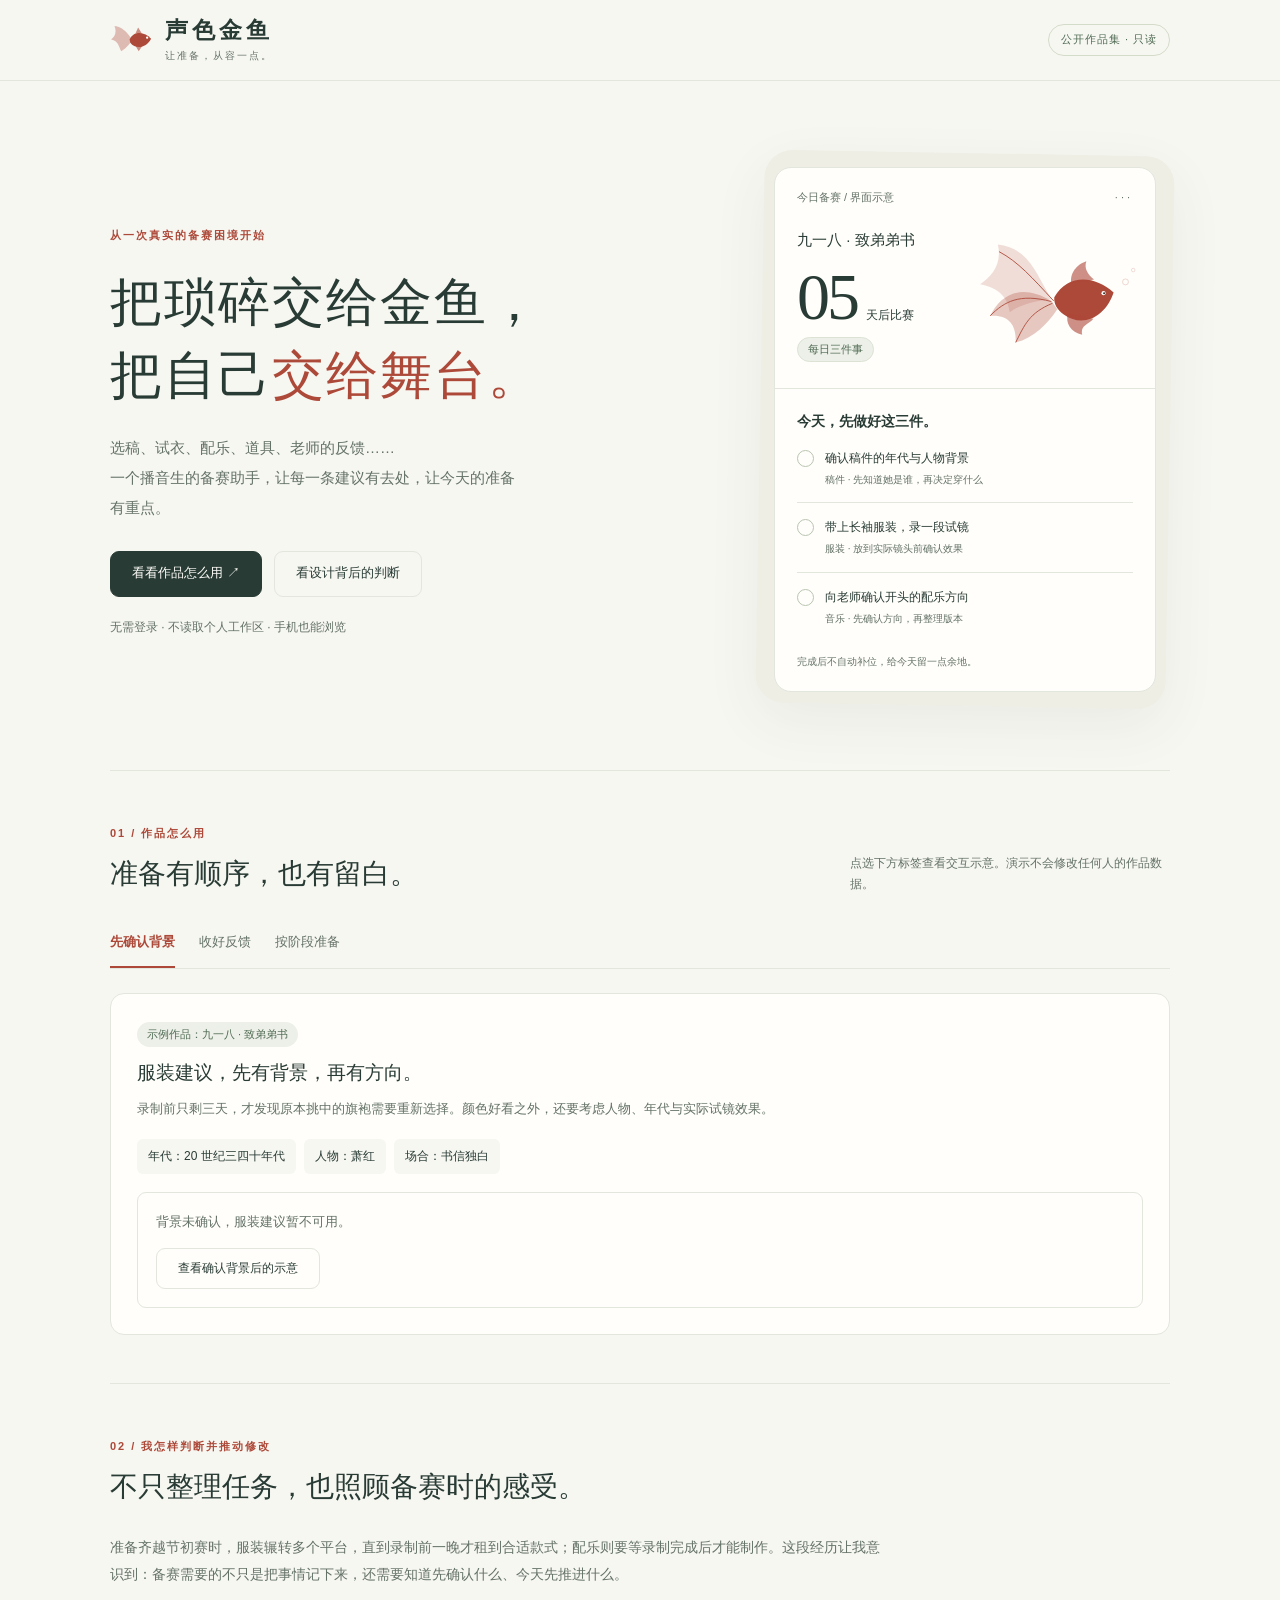
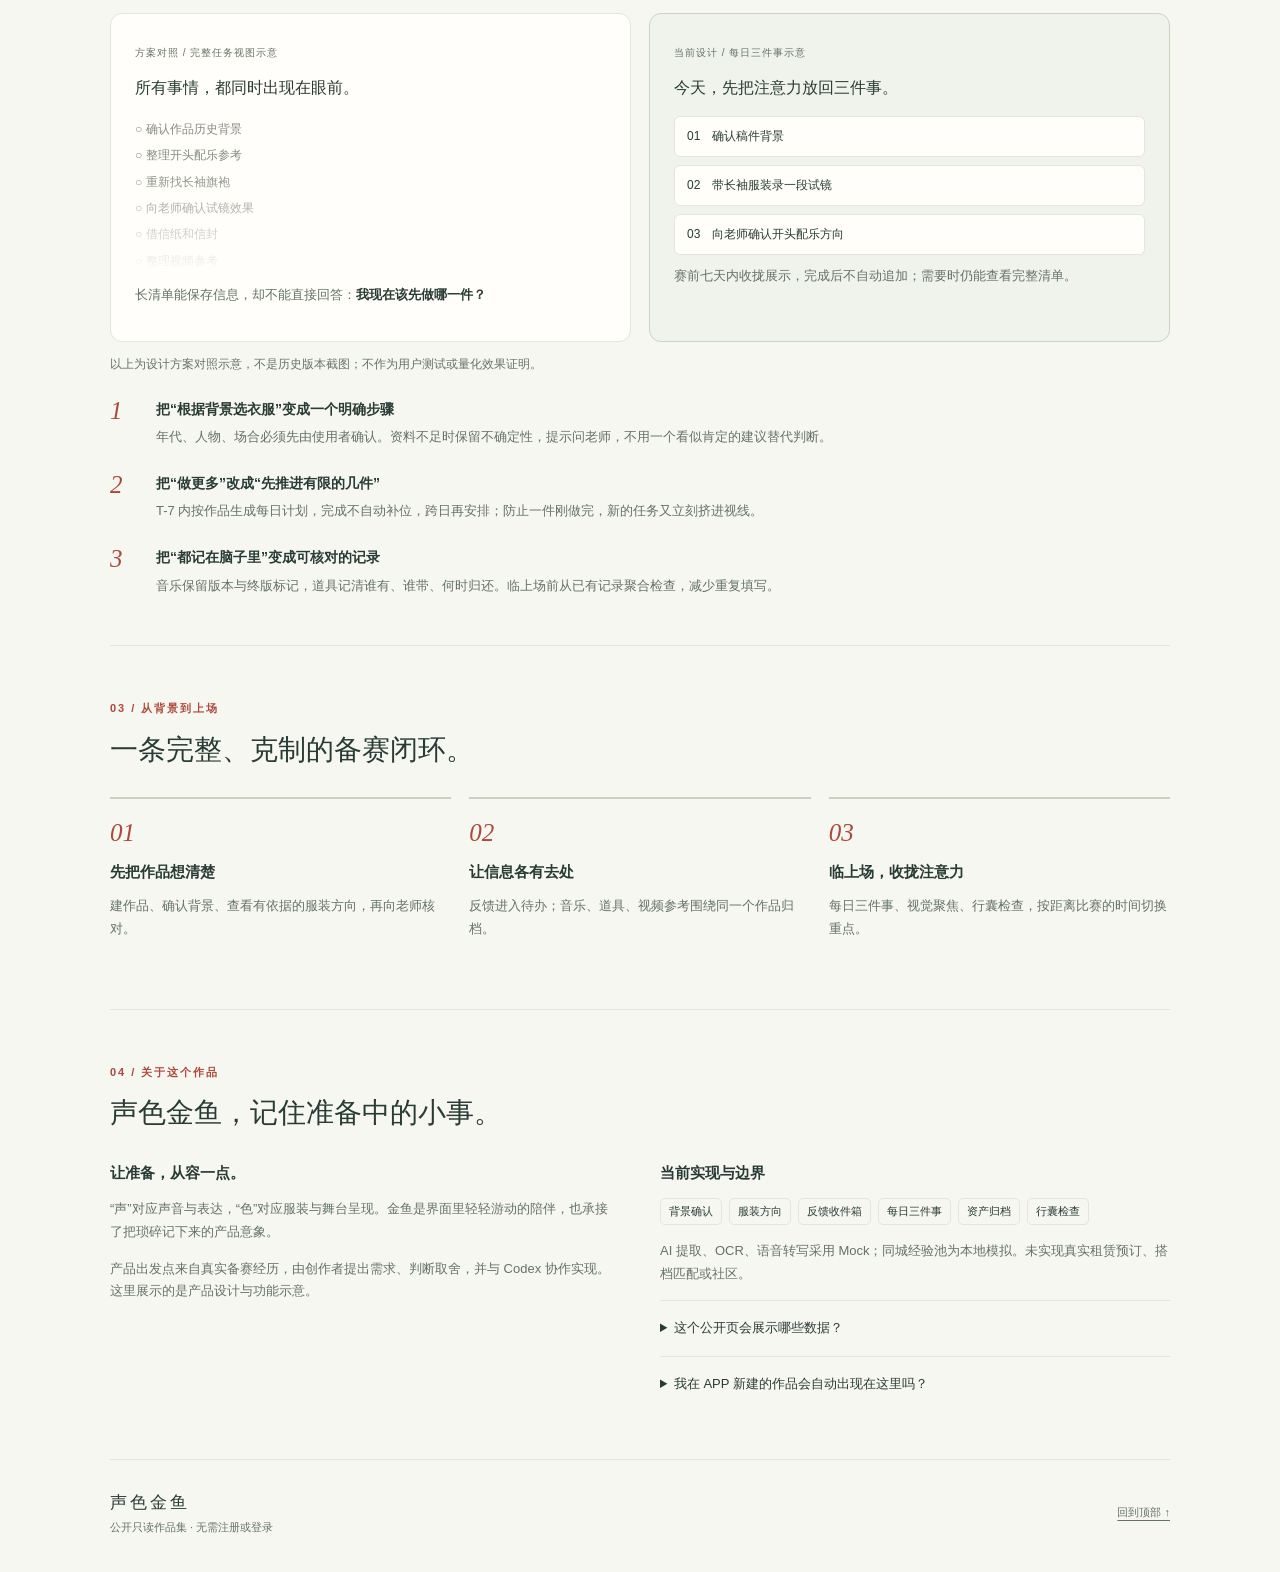
==== index.html @ ed096f68 "Publish a standalone read-only Shengse Jinyu portfolio" ====
<!doctype html>
<html lang="zh-CN">
  <head>
    <meta charset="utf-8" />
    <meta name="viewport" content="width=device-width,initial-scale=1,viewport-fit=cover" />
    <meta name="theme-color" content="#f7f7f2" />
    <meta
      name="description"
      content="声色金鱼，一个从播音生真实备赛经历出发的产品作品。确认背景、收好反馈，每天推进三件事。公开只读展示，无需登录。"
    />
    <meta name="referrer" content="no-referrer" />
    <meta
      http-equiv="Content-Security-Policy"
      content="default-src 'none'; style-src 'unsafe-inline'; script-src 'unsafe-inline'; img-src data:; base-uri 'none'; form-action 'none'; connect-src 'none'"
    />
    <title>声色金鱼 · 让准备，从容一点。</title>
    <style>
      :root {
        --paper: #f7f7f2;
        --card: #fffefa;
        --ink: #293b35;
        --muted: #647267;
        --line: #e2e6dc;
        --red: #ad4939;
        --pale: #f5eae2;
        --green: #506b54;
        --soft: #edf0e8;
      }
      * {
        box-sizing: border-box;
      }
      html {
        scroll-behavior: smooth;
        scroll-padding-top: 96px;
      }
      body {
        margin: 0;
        background: var(--paper);
        color: var(--ink);
        font:
          15px/1.75 -apple-system,
          BlinkMacSystemFont,
          "PingFang SC",
          "Microsoft YaHei",
          sans-serif;
        -webkit-font-smoothing: antialiased;
      }
      button,
      a {
        touch-action: manipulation;
        -webkit-tap-highlight-color: transparent;
      }
      button {
        font: inherit;
        color: inherit;
        cursor: pointer;
      }
      button:focus-visible,
      a:focus-visible,
      summary:focus-visible {
        outline: 2px solid var(--red);
        outline-offset: 5px;
      }
      a {
        color: inherit;
        text-decoration: none;
      }
      h1,
      h2,
      h3,
      p {
        margin: 0;
      }
      button {
        border: 0;
      }
      svg {
        display: block;
      }
      main,
      .bar-inner,
      footer {
        width: min(1060px, 100% - 64px);
        margin: auto;
      }
      .topbar {
        border-bottom: 1px solid var(--line);
        background: rgba(247, 247, 242, 0.96);
        position: sticky;
        top: 0;
        z-index: 5;
      }
      .bar-inner {
        height: 80px;
        display: flex;
        align-items: center;
        justify-content: space-between;
        gap: 16px;
      }
      .brand {
        display: flex;
        align-items: center;
        gap: 10px;
      }
      .brand svg {
        color: var(--red);
        width: 45px;
        height: 45px;
      }
      .brand strong {
        display: block;
        font:
          600 23px/1.4 Georgia,
          "Songti SC",
          "SimSun",
          serif;
        letter-spacing: 4px;
      }
      .brand small {
        display: block;
        font-size: 10px;
        letter-spacing: 2px;
        color: var(--muted);
      }
      .access {
        font-size: 11px;
        letter-spacing: 1px;
        color: var(--green);
        border: 1px solid #d3dbc9;
        border-radius: 20px;
        padding: 5px 12px;
        white-space: nowrap;
      }
      .eyebrow {
        font-size: 11px;
        letter-spacing: 2px;
        font-weight: 600;
        color: var(--red);
      }
      .hero {
        display: grid;
        grid-template-columns: 1fr 410px;
        gap: 72px;
        align-items: center;
        padding: 72px 0 64px;
      }
      .hero h1 {
        font:
          500 clamp(35px, 4.3vw, 52px)/1.4 Georgia,
          "Songti SC",
          "SimSun",
          serif;
        letter-spacing: 2px;
        margin: 20px 0;
      }
      .hero h1 em {
        font-style: normal;
        color: var(--red);
      }
      .intro {
        color: var(--muted);
        max-width: 410px;
        font-size: 15px;
        line-height: 2;
      }
      .hero-actions {
        display: flex;
        gap: 12px;
        flex-wrap: wrap;
        margin: 28px 0 20px;
      }
      .button {
        display: inline-flex;
        justify-content: center;
        align-items: center;
        min-height: 46px;
        padding: 9px 21px;
        border: 1px solid var(--line);
        border-radius: 9px;
        background: transparent;
        font-size: 13px;
      }
      .button.primary {
        background: var(--ink);
        border-color: var(--ink);
        color: #fffefa;
      }
      .quiet {
        font-size: 12px;
        color: var(--muted);
      }
      .demo-shell {
        background: #eeeee5;
        padding: 14px;
        border-radius: 28px;
        box-shadow: 0 18px 55px #293b3510;
        transform: rotate(1deg);
      }
      .demo {
        background: var(--card);
        border: 1px solid var(--line);
        border-radius: 17px;
        overflow: hidden;
        transform: rotate(-1deg);
      }
      .demo-top {
        padding: 20px 22px 0;
        display: flex;
        align-items: center;
        justify-content: space-between;
        font-size: 11px;
        color: var(--muted);
      }
      .dots {
        letter-spacing: 3px;
      }
      .countdown {
        position: relative;
        overflow: hidden;
        padding: 20px 22px 18px;
        border-bottom: 1px solid var(--line);
        min-height: 182px;
      }
      .countdown h2 {
        font-size: 15px;
        font-weight: 500;
        margin: 0 0 3px;
      }
      .days {
        font:
          500 66px/1.2 Georgia,
          serif;
        letter-spacing: -3px;
      }
      .days small {
        font: 400 12px/1.5 sans-serif;
        letter-spacing: 0;
        padding-left: 9px;
      }
      .stage-label {
        display: inline-block;
        background: var(--soft);
        border: 1px solid #dce3d5;
        border-radius: 20px;
        padding: 2px 10px;
        color: var(--green);
        font-size: 11px;
        margin-left: 12px;
        vertical-align: middle;
      }
      .fish {
        position: absolute;
        width: 178px;
        height: 149px;
        right: 4px;
        bottom: 12px;
        color: var(--red);
        animation: swim 7s ease-in-out infinite;
      }
      .fish .tail {
        transform-origin: 140px 125px;
        animation: tail 3s ease-in-out infinite;
      }
      .bubble {
        animation: bubble 4s ease-in-out infinite;
        transform-origin: center;
      }
      .demo-body {
        padding: 20px 22px;
      }
      .demo-body h3 {
        font-size: 14px;
      }
      .task {
        display: flex;
        align-items: flex-start;
        gap: 11px;
        padding: 14px 0;
        border-bottom: 1px solid var(--line);
        font-size: 12px;
      }
      .task:last-of-type {
        border-bottom: 0;
      }
      .task i {
        width: 17px;
        height: 17px;
        border: 1px solid #b9c5b1;
        border-radius: 50%;
        flex-shrink: 0;
        margin-top: 2px;
      }
      .task small {
        display: block;
        font-size: 10px;
        color: var(--muted);
        margin-top: 2px;
      }
      .demo-note {
        font-size: 10px;
        color: var(--muted);
        margin-top: 12px;
      }
      .section {
        border-top: 1px solid var(--line);
        padding: 48px 0;
      }
      .section-heading {
        display: flex;
        align-items: end;
        justify-content: space-between;
        gap: 20px;
        margin-bottom: 26px;
      }
      .section h2 {
        font:
          500 28px/1.5 Georgia,
          "Songti SC",
          "SimSun",
          serif;
        margin-top: 8px;
      }
      .section-heading p {
        font-size: 12px;
        color: var(--muted);
        max-width: 320px;
      }
      .tabs {
        display: flex;
        border-bottom: 1px solid var(--line);
        gap: 24px;
        margin-bottom: 24px;
      }
      .tabs button {
        background: transparent;
        padding: 10px 0 12px;
        font-size: 13px;
        border-bottom: 2px solid transparent;
        color: var(--muted);
      }
      .tabs button[aria-selected="true"] {
        color: var(--red);
        border-color: var(--red);
        font-weight: 600;
      }
      .panel[hidden] {
        display: none;
      }
      .panel {
        background: var(--card);
        border: 1px solid var(--line);
        border-radius: 14px;
        padding: 26px;
      }
      .panel h3 {
        font-size: 19px;
        font-weight: 500;
        margin: 9px 0;
      }
      .panel p {
        color: var(--muted);
        font-size: 13px;
      }
      .pill {
        display: inline-block;
        padding: 3px 10px;
        border-radius: 20px;
        background: var(--soft);
        color: var(--green);
        font-size: 11px;
      }
      .label-row {
        display: flex;
        gap: 8px;
        flex-wrap: wrap;
        margin: 18px 0;
      }
      .label-row span {
        font-size: 12px;
        padding: 7px 11px;
        background: var(--paper);
        border-radius: 6px;
      }
      .background-demo {
        padding: 18px;
        border: 1px solid var(--line);
        border-radius: 9px;
        margin-top: 18px;
      }
      .background-demo .button {
        margin-top: 14px;
        font-size: 12px;
        min-height: 40px;
      }
      .result {
        margin-top: 16px;
        padding: 15px;
        background: var(--soft);
        border-radius: 8px;
      }
      .result[hidden] {
        display: none;
      }
      .result strong {
        font-size: 13px;
        font-weight: 600;
      }
      .result p {
        font-size: 12px;
        margin-top: 6px;
      }
      .split {
        display: grid;
        grid-template-columns: 1fr 1fr;
        gap: 18px;
      }
      .subcard {
        border: 1px solid var(--line);
        border-radius: 10px;
        padding: 20px;
        margin-top: 16px;
      }
      .subcard h4 {
        font-size: 14px;
        margin: 0 0 8px;
      }
      .subcard p {
        font-size: 12px;
      }
      .stage-controls {
        display: flex;
        gap: 8px;
        flex-wrap: wrap;
        margin: 16px 0;
      }
      .stage-controls button {
        font-size: 12px;
        background: var(--paper);
        border: 1px solid var(--line);
        padding: 7px 11px;
        border-radius: 6px;
      }
      .stage-controls button[aria-pressed="true"] {
        color: #fff;
        background: var(--green);
        border-color: var(--green);
      }
      .stage-output {
        border-left: 3px solid var(--red);
        padding: 12px 16px;
        background: var(--pale);
      }
      .stage-output strong {
        font-size: 14px;
      }
      .stage-output p {
        margin-top: 5px;
      }
      .case-intro {
        font-size: 14px;
        line-height: 1.95;
        max-width: 770px;
        color: var(--muted);
        margin-bottom: 24px;
      }
      .case-grid {
        display: grid;
        grid-template-columns: 1fr 1fr;
        gap: 18px;
      }
      .case {
        border: 1px solid var(--line);
        border-radius: 12px;
        padding: 24px;
        background: var(--card);
      }
      .case h3 {
        font-size: 16px;
        font-weight: 500;
        margin: 10px 0 14px;
      }
      .case .tag {
        font-size: 10px;
        letter-spacing: 1px;
        color: var(--muted);
      }
      .case.after {
        border-color: #c8d4c0;
        background: #f0f3eb;
      }
      .case p {
        font-size: 13px;
        color: var(--muted);
        margin: 10px 0;
      }
      .case strong {
        font-weight: 600;
        color: var(--ink);
      }
      .mini-task {
        font-size: 12px;
        background: #fffefa;
        border-radius: 6px;
        padding: 9px 12px;
        margin: 8px 0;
        border: 1px solid var(--line);
      }
      .before-list {
        height: 158px;
        overflow: hidden;
        position: relative;
        color: #858b82;
        line-height: 2.2;
        font-size: 12px;
      }
      .before-list:after {
        content: "";
        position: absolute;
        inset: 0;
        background: linear-gradient(transparent 35%, var(--card));
      }
      .decision {
        margin-top: 22px;
        display: grid;
        grid-template-columns: 36px 1fr;
        gap: 10px;
        max-width: 800px;
      }
      .decision .number {
        font:
          italic 25px Georgia,
          serif;
        color: var(--red);
      }
      .decision h3 {
        font-size: 14px;
        font-weight: 600;
      }
      .decision p {
        font-size: 13px;
        color: var(--muted);
        margin-top: 5px;
      }
      .flow {
        display: grid;
        grid-template-columns: repeat(3, 1fr);
        gap: 18px;
      }
      .flow article {
        border-top: 2px solid #c8d1c0;
        padding: 20px 0;
      }
      .flow span {
        font:
          italic 25px Georgia,
          serif;
        color: var(--red);
      }
      .flow h3 {
        font-size: 15px;
        margin: 10px 0;
      }
      .flow p {
        font-size: 13px;
        color: var(--muted);
      }
      .about {
        display: grid;
        grid-template-columns: 1fr 1fr;
        gap: 40px;
      }
      .about h3 {
        font-size: 15px;
        margin-bottom: 12px;
      }
      .about p {
        font-size: 13px;
        color: var(--muted);
        margin-bottom: 14px;
      }
      .scope {
        display: flex;
        gap: 7px;
        flex-wrap: wrap;
        margin-bottom: 15px;
      }
      .scope span {
        font-size: 11px;
        border: 1px solid var(--line);
        border-radius: 5px;
        padding: 3px 8px;
      }
      details {
        border-top: 1px solid var(--line);
        padding: 16px 0;
        font-size: 13px;
      }
      details p {
        margin-top: 10px;
      }
      summary {
        cursor: pointer;
      }
      footer {
        border-top: 1px solid var(--line);
        padding: 28px 0 35px;
        display: flex;
        align-items: center;
        justify-content: space-between;
        gap: 20px;
        font-size: 11px;
        color: var(--muted);
      }
      .footer-name {
        font-family: Georgia, "Songti SC", "SimSun", serif;
        font-size: 17px;
        color: var(--ink);
        letter-spacing: 3px;
      }
      footer a {
        text-decoration: underline;
        text-underline-offset: 4px;
      }
      .skip {
        position: absolute;
        left: -999px;
      }
      .skip:focus {
        position: fixed;
        left: 12px;
        top: 12px;
        background: var(--card);
        z-index: 10;
        padding: 8px;
      }
      @keyframes swim {
        0%,
        100% {
          transform: translate(0, 0) rotate(-3deg);
        }
        50% {
          transform: translate(8px, -9px) rotate(2deg);
        }
      }
      @keyframes tail {
        0%,
        100% {
          transform: rotate(-3deg);
        }
        50% {
          transform: rotate(5deg);
        }
      }
      @keyframes bubble {
        0%,
        100% {
          opacity: 0.2;
          transform: translateY(0);
        }
        50% {
          opacity: 0.55;
          transform: translateY(-6px);
        }
      }
      @media (max-width: 800px) {
        .hero {
          grid-template-columns: 1fr 340px;
          gap: 28px;
          padding: 48px 0;
        }
        .hero h1 {
          font-size: 36px;
        }
        .intro {
          font-size: 13px;
        }
        .demo-body {
          padding: 18px;
        }
        .countdown {
          padding: 18px;
        }
        .fish {
          width: 152px;
        }
        .section-heading {
          align-items: start;
          flex-direction: column;
          gap: 8px;
        }
      }
      @media (max-width: 620px) {
        main,
        .bar-inner,
        footer {
          width: calc(100% - 40px);
        }
        .bar-inner {
          height: 70px;
        }
        .brand strong {
          font-size: 21px;
        }
        .brand svg {
          width: 35px;
          height: 35px;
        }
        .brand small {
          font-size: 9px;
        }
        .access {
          font-size: 10px;
          padding: 3px 9px;
        }
        .hero {
          display: block;
          padding: 34px 0 38px;
        }
        .hero h1 {
          font-size: 37px;
          margin: 15px 0;
          line-height: 1.45;
        }
        .intro {
          font-size: 14px;
          max-width: 100%;
        }
        .hero-actions {
          margin: 22px 0 16px;
        }
        .demo-shell {
          margin: 30px 5px 0;
          padding: 10px;
          transform: none;
        }
        .demo {
          transform: none;
        }
        .demo-top {
          padding: 16px 19px 0;
        }
        .demo-body {
          padding: 16px 19px;
        }
        .countdown {
          padding: 16px 19px;
          min-height: 157px;
        }
        .days {
          font-size: 56px;
        }
        .fish {
          right: 10px;
          bottom: 0;
          width: 163px;
        }
        .task {
          padding: 12px 0;
        }
        .section {
          padding: 32px 0;
        }
        .section h2 {
          font-size: 25px;
        }
        .section-heading {
          margin-bottom: 20px;
        }
        .tabs {
          gap: 20px;
        }
        .tabs button {
          font-size: 12px;
        }
        .panel {
          padding: 20px;
        }
        .split,
        .case-grid,
        .about {
          grid-template-columns: 1fr;
          gap: 14px;
        }
        .flow {
          grid-template-columns: 1fr;
          gap: 0;
        }
        .flow article {
          padding: 18px 0;
          display: grid;
          grid-template-columns: 30px 1fr;
          column-gap: 12px;
        }
        .flow article span {
          grid-row: span 2;
        }
        .flow h3 {
          margin: 1px 0 5px;
        }
        .flow p {
          grid-column: 2;
        }
        .case {
          padding: 20px;
        }
        .about {
          gap: 20px;
        }
        .section-heading p {
          max-width: none;
        }
        footer {
          align-items: start;
          flex-direction: column;
          gap: 12px;
        }
        .quiet {
          font-size: 11px;
        }
        .eyebrow {
          font-size: 10px;
        }
        .stage-controls {
          gap: 6px;
        }
        .stage-controls button {
          padding: 7px 9px;
          font-size: 11px;
        }
      }
      @media (prefers-reduced-motion: reduce) {
        html {
          scroll-behavior: auto;
        }
        .fish,
        .fish .tail,
        .bubble {
          animation: none;
        }
      }
      @media print {
        .topbar {
          position: static;
        }
        .hero {
          grid-template-columns: 1fr 340px;
          gap: 30px;
        }
        main,
        .bar-inner,
        footer {
          width: 100%;
        }
        .hero-actions,
        .tabs,
        .stage-controls,
        .background-demo button,
        footer a {
          display: none;
        }
        .panel[hidden] {
          display: block;
        }
        .panel {
          margin-bottom: 16px;
        }
        .section,
        .case,
        .demo {
          break-inside: avoid;
        }
        .fish,
        .tail,
        .bubble {
          animation: none;
        }
        body {
          font-size: 12px;
        }
      }
    </style>
  </head>
  <body>
    <a class="skip" href="#content">跳到主要内容</a>
    <header class="topbar">
      <div class="bar-inner">
        <a href="#top" class="brand" aria-label="声色金鱼，回到顶部"
          ><svg viewBox="0 0 80 70" fill="none" aria-hidden="true">
            <path
              d="M39 33C25 10 12 10 8 9C13 22 7 29 2 33C15 35 16 47 20 54C30 47 36 41 39 33Z"
              fill="currentColor"
              opacity=".35"
            />
            <path d="M35 33C42 17 62 19 73 32C65 48 46 52 36 39Z" fill="currentColor" />
            <circle cx="66" cy="30" r="2" fill="#fffefa" />
            <path d="M45 23L50 12L57 23M45 44L51 54L58 44" fill="currentColor" opacity=".6" />
          </svg>
          <div><strong>声色金鱼</strong><small>让准备，从容一点。</small></div></a
        ><span class="access">公开作品集 · 只读</span>
      </div>
    </header>
    <main id="content">
      <section class="hero" id="top" aria-labelledby="hero-title">
        <div>
          <span class="eyebrow">从一次真实的备赛困境开始</span>
          <h1 id="hero-title">把琐碎交给金鱼，<br />把自己<em>交给舞台。</em></h1>
          <p class="intro">
            选稿、试衣、配乐、道具、老师的反馈……<br />一个播音生的备赛助手，让每一条建议有去处，让今天的准备有重点。
          </p>
          <div class="hero-actions">
            <a class="button primary" href="#experience"
              >看看作品怎么用 <span aria-hidden="true">&nbsp;↗</span></a
            ><a class="button" href="#decisions">看设计背后的判断</a>
          </div>
          <p class="quiet">无需登录 · 不读取个人工作区 · 手机也能浏览</p>
        </div>
        <div class="demo-shell">
          <div class="demo" aria-label="每日三件事界面示意，内容为演示">
            <div class="demo-top">
              <span>今日备赛 / 界面示意</span><span class="dots" aria-hidden="true">···</span>
            </div>
            <div class="countdown">
              <h2>九一八 · 致弟弟书</h2>
              <div class="days">05<small>天后比赛</small></div>
              <span class="stage-label" style="margin-left: 0">每日三件事</span
              ><svg class="fish" viewBox="0 0 300 250" fill="none" aria-hidden="true">
                <g class="tail">
                  <path
                    d="M133 121C107 83 97 35 42 29C49 61 33 82 12 96C45 103 58 118 62 143C81 129 105 124 133 121Z"
                    fill="currentColor"
                    opacity=".18"
                  />
                  <path
                    d="M132 124C83 95 48 111 29 149C63 147 73 167 72 194C101 187 125 164 142 138"
                    fill="currentColor"
                    opacity=".3"
                  />
                  <path
                    d="M136 124C100 85 76 58 44 41M132 125C78 111 53 125 29 149M134 128C95 144 87 164 72 194"
                    stroke="currentColor"
                    stroke-width="1.5"
                  />
                </g>
                <path
                  d="M137 118C160 78 205 81 237 110C224 150 186 171 153 147C142 139 136 130 137 118Z"
                  fill="currentColor"
                />
                <path
                  d="M166 95C162 78 175 62 191 57C187 69 193 79 204 88M160 145C155 162 165 177 184 181C181 164 195 164 203 154"
                  fill="currentColor"
                  opacity=".6"
                />
                <circle cx="220" cy="111" r="3.5" fill="#fffefa" />
                <circle cx="221" cy="111" r="1.8" fill="#4b332f" />
                <circle class="bubble" cx="257" cy="92" r="5" stroke="currentColor" opacity=".35" />
                <circle class="bubble" cx="270" cy="72" r="3" stroke="currentColor" opacity=".3" />
              </svg>
            </div>
            <div class="demo-body">
              <h3>今天，先做好这三件。</h3>
              <div class="task">
                <i aria-hidden="true"></i>
                <div>确认稿件的年代与人物背景<small>稿件 · 先知道她是谁，再决定穿什么</small></div>
              </div>
              <div class="task">
                <i aria-hidden="true"></i>
                <div>带上长袖服装，录一段试镜<small>服装 · 放到实际镜头前确认效果</small></div>
              </div>
              <div class="task">
                <i aria-hidden="true"></i>
                <div>向老师确认开头的配乐方向<small>音乐 · 先确认方向，再整理版本</small></div>
              </div>
              <p class="demo-note">完成后不自动补位，给今天留一点余地。</p>
            </div>
          </div>
        </div>
      </section>
      <section class="section" id="experience" aria-labelledby="experience-title">
        <div class="section-heading">
          <div>
            <span class="eyebrow">01 / 作品怎么用</span>
            <h2 id="experience-title">准备有顺序，也有留白。</h2>
          </div>
          <p>点选下方标签查看交互示意。演示不会修改任何人的作品数据。</p>
        </div>
        <div class="tabs" role="tablist" aria-label="功能展示">
          <button
            role="tab"
            id="tab-background"
            aria-selected="true"
            aria-controls="panel-background"
            tabindex="0"
            data-tab="background"
          >
            先确认背景</button
          ><button
            role="tab"
            id="tab-feedback"
            aria-selected="false"
            aria-controls="panel-feedback"
            tabindex="-1"
            data-tab="feedback"
          >
            收好反馈</button
          ><button
            role="tab"
            id="tab-stage"
            aria-selected="false"
            aria-controls="panel-stage"
            tabindex="-1"
            data-tab="stage"
          >
            按阶段准备
          </button>
        </div>
        <div class="panel" id="panel-background" role="tabpanel" aria-labelledby="tab-background">
          <span class="pill">示例作品：九一八 · 致弟弟书</span>
          <h3>服装建议，先有背景，再有方向。</h3>
          <p>
            录制前只剩三天，才发现原本挑中的旗袍需要重新选择。颜色好看之外，还要考虑人物、年代与实际试镜效果。
          </p>
          <div class="label-row">
            <span>年代：20 世纪三四十年代</span><span>人物：萧红</span><span>场合：书信独白</span>
          </div>
          <div class="background-demo">
            <p id="background-message">背景未确认，服装建议暂不可用。</p>
            <button
              type="button"
              class="button"
              id="background-toggle"
              aria-expanded="false"
              aria-controls="wardrobe-result"
            >
              查看确认背景后的示意
            </button>
            <div class="result" id="wardrobe-result" hidden>
              <strong>方向：朴素长袖，先在镜头前试穿</strong>
              <p>参考人物年代资料，向老师核对款式；再试低饱和色彩和长袖轮廓是否适合录制光线。</p>
              <p>资料类型：年代资料 / 镜头试穿提醒。此处为流程示意，不构成服装史结论或店铺推荐。</p>
            </div>
          </div>
        </div>
        <div
          class="panel"
          id="panel-feedback"
          role="tabpanel"
          aria-labelledby="tab-feedback"
          hidden
        >
          <span class="pill">让一句建议变成下一步</span>
          <h3>老师说过的话，不再散在聊天里。</h3>
          <p>反馈可以来自截图、文字、语音文件和口述。识别结果需要核对，失败的内容留待人工分类。</p>
          <div class="split">
            <div class="subcard">
              <h4>收到的反馈 / 示例</h4>
              <p>“服装可以优先试长袖，带到实际镜头前看一下效果。”</p>
            </div>
            <div class="subcard">
              <h4>整理后的待办 / 示例</h4>
              <p><span class="pill">服装</span></p>
              <p style="margin-top: 9px">带上长袖服装，录一段试镜。</p>
            </div>
          </div>
          <p style="margin-top: 18px">
            当前 MVP 使用规则模拟归类、OCR 与转写。公开页不展示私人聊天截图，也不连接个人数据。
          </p>
        </div>
        <div class="panel" id="panel-stage" role="tabpanel" aria-labelledby="tab-stage" hidden>
          <span class="pill">同一个作品，不同的准备重点</span>
          <h3>离舞台越近，界面越聚焦。</h3>
          <p>选择一个阶段，看看首页会怎样收拢信息。</p>
          <div class="stage-controls" role="group" aria-label="选择演示备赛阶段">
            <button type="button" aria-pressed="false" data-stage="early">还剩 12 天</button
            ><button type="button" aria-pressed="true" data-stage="content">还剩 5 天</button
            ><button type="button" aria-pressed="false" data-stage="visual">还剩 3 天</button
            ><button type="button" aria-pressed="false" data-stage="packing">还剩 1 天</button>
          </div>
          <div class="stage-output" aria-live="polite">
            <strong id="stage-title">每日三件事</strong>
            <p id="stage-description">
              今天最多展示三件需要推进的事。完成后不自动补位；每天有一次建议替换额度，超过时温和提示。
            </p>
          </div>
        </div>
        <noscript
          ><p class="quiet" style="margin-top: 15px">
            当前浏览器未启用 JavaScript。首个示例与下方全部作品说明仍可阅读。
          </p></noscript
        >
      </section>
      <section class="section" id="decisions" aria-labelledby="decisions-title">
        <div class="section-heading">
          <div>
            <span class="eyebrow">02 / 我怎样判断并推动修改</span>
            <h2 id="decisions-title">不只整理任务，也照顾备赛时的感受。</h2>
          </div>
        </div>
        <p class="case-intro">
          准备齐越节初赛时，服装辗转多个平台，直到录制前一晚才租到合适款式；配乐则要等录制完成后才能制作。这段经历让我意识到：备赛需要的不只是把事情记下来，还需要知道先确认什么、今天先推进什么。
        </p>
        <div class="case-grid">
          <article class="case">
            <span class="tag">方案对照 / 完整任务视图示意</span>
            <h3>所有事情，都同时出现在眼前。</h3>
            <div class="before-list">
              ○ 确认作品历史背景<br />○ 整理开头配乐参考<br />○ 重新找长袖旗袍<br />○
              向老师确认试镜效果<br />○ 借信纸和信封<br />○ 整理视频参考<br />○ 确认道具携带人
            </div>
            <p>长清单能保存信息，却不能直接回答：<strong>我现在该先做哪一件？</strong></p>
          </article>
          <article class="case after">
            <span class="tag">当前设计 / 每日三件事示意</span>
            <h3>今天，先把注意力放回三件事。</h3>
            <div class="mini-task">01　确认稿件背景</div>
            <div class="mini-task">02　带长袖服装录一段试镜</div>
            <div class="mini-task">03　向老师确认开头配乐方向</div>
            <p>赛前七天内收拢展示，完成后不自动追加；需要时仍能查看完整清单。</p>
          </article>
        </div>
        <p class="quiet" style="margin-top: 12px">
          以上为设计方案对照示意，不是历史版本截图；不作为用户测试或量化效果证明。
        </p>
        <div class="decision">
          <span class="number">1</span>
          <div>
            <h3>把“根据背景选衣服”变成一个明确步骤</h3>
            <p>
              年代、人物、场合必须先由使用者确认。资料不足时保留不确定性，提示问老师，不用一个看似肯定的建议替代判断。
            </p>
          </div>
        </div>
        <div class="decision">
          <span class="number">2</span>
          <div>
            <h3>把“做更多”改成“先推进有限的几件”</h3>
            <p>
              T-7
              内按作品生成每日计划，完成不自动补位，跨日再安排；防止一件刚做完，新的任务又立刻挤进视线。
            </p>
          </div>
        </div>
        <div class="decision">
          <span class="number">3</span>
          <div>
            <h3>把“都记在脑子里”变成可核对的记录</h3>
            <p>
              音乐保留版本与终版标记，道具记清谁有、谁带、何时归还。临上场前从已有记录聚合检查，减少重复填写。
            </p>
          </div>
        </div>
      </section>
      <section class="section" aria-labelledby="flow-title">
        <div class="section-heading">
          <div>
            <span class="eyebrow">03 / 从背景到上场</span>
            <h2 id="flow-title">一条完整、克制的备赛闭环。</h2>
          </div>
        </div>
        <div class="flow">
          <article>
            <span>01</span>
            <h3>先把作品想清楚</h3>
            <p>建作品、确认背景、查看有依据的服装方向，再向老师核对。</p>
          </article>
          <article>
            <span>02</span>
            <h3>让信息各有去处</h3>
            <p>反馈进入待办；音乐、道具、视频参考围绕同一个作品归档。</p>
          </article>
          <article>
            <span>03</span>
            <h3>临上场，收拢注意力</h3>
            <p>每日三件事、视觉聚焦、行囊检查，按距离比赛的时间切换重点。</p>
          </article>
        </div>
      </section>
      <section class="section" id="about" aria-labelledby="about-title">
        <div class="section-heading">
          <div>
            <span class="eyebrow">04 / 关于这个作品</span>
            <h2 id="about-title">声色金鱼，记住准备中的小事。</h2>
          </div>
        </div>
        <div class="about">
          <div>
            <h3>让准备，从容一点。</h3>
            <p>
              “声”对应声音与表达，“色”对应服装与舞台呈现。金鱼是界面里轻轻游动的陪伴，也承接了把琐碎记下来的产品意象。
            </p>
            <p>
              产品出发点来自真实备赛经历，由创作者提出需求、判断取舍，并与 Codex
              协作实现。这里展示的是产品设计与功能示意。
            </p>
          </div>
          <div>
            <h3>当前实现与边界</h3>
            <div class="scope">
              <span>背景确认</span><span>服装方向</span><span>反馈收件箱</span
              ><span>每日三件事</span><span>资产归档</span><span>行囊检查</span>
            </div>
            <p>
              AI 提取、OCR、语音转写采用
              Mock；同城经验池为本地模拟。未实现真实租赁预订、搭档匹配或社区。
            </p>
            <details>
              <summary>这个公开页会展示哪些数据？</summary>
              <p>
                页面只包含明确写入的作品集说明和演示内容。不会读取浏览器里的作品、截图、邮箱或私人云端工作区。每位访客看到相同内容。
              </p>
            </details>
            <details>
              <summary>我在 APP 新建的作品会自动出现在这里吗？</summary>
              <p>
                不会。本页为独立发布的只读快照。新增内容需要选择、整理并重新发布；目前没有自动公开个人作品的功能。
              </p>
            </details>
          </div>
        </div>
      </section>
    </main>
    <footer>
      <div>
        <span class="footer-name">声色金鱼</span>
        <p>公开只读作品集 · 无需注册或登录</p>
      </div>
      <a href="#top">回到顶部 ↑</a>
    </footer>
    <script>
      (() => {
        const tabs = Array.from(document.querySelectorAll("[data-tab]"));
        const selectTab = (button) => {
          tabs.forEach((tab) => {
            const active = tab === button;
            tab.setAttribute("aria-selected", String(active));
            tab.tabIndex = active ? 0 : -1;
            document.getElementById(tab.getAttribute("aria-controls")).hidden = !active;
          });
        };
        tabs.forEach((tab, index) => {
          tab.addEventListener("click", () => selectTab(tab));
          tab.addEventListener("keydown", (event) => {
            let next;
            if (event.key === "ArrowRight") next = (index + 1) % tabs.length;
            if (event.key === "ArrowLeft") next = (index + tabs.length - 1) % tabs.length;
            if (event.key === "Home") next = 0;
            if (event.key === "End") next = tabs.length - 1;
            if (next !== undefined) {
              event.preventDefault();
              selectTab(tabs[next]);
              tabs[next].focus();
            }
          });
        });
        const toggle = document.getElementById("background-toggle");
        toggle.addEventListener("click", () => {
          const expanded = toggle.getAttribute("aria-expanded") !== "true";
          toggle.setAttribute("aria-expanded", String(expanded));
          document.getElementById("wardrobe-result").hidden = !expanded;
          document.getElementById("background-message").textContent = expanded
            ? "已确认背景 · 可以开始核对服装方向。"
            : "背景未确认，服装建议暂不可用。";
          toggle.textContent = expanded ? "返回未确认状态示意" : "查看确认背景后的示意";
        });
        const stages = {
          early: [
            "完整清单模式",
            "以一个作品为中心整理稿件、音乐、服装、道具和视频。首页保留完整清单入口，不把所有任务铺开。",
          ],
          content: [
            "每日三件事",
            "今天最多展示三件需要推进的事。完成后不自动补位；每天有一次建议替换额度，超过时温和提示。",
          ],
          visual: [
            "视觉聚焦",
            "保留每日三件事，同时提醒确认服装、道具和视频风格。衣服带到实际录制镜头前，再看一次效果。",
          ],
          packing: [
            "行囊锁定",
            "从已有数据检查服装、道具、音乐终版、视频参考和携带人。建议只做核对，不再大改；保留编辑能力。",
          ],
        };
        document.querySelectorAll("[data-stage]").forEach((button) =>
          button.addEventListener("click", () => {
            document
              .querySelectorAll("[data-stage]")
              .forEach((item) => item.setAttribute("aria-pressed", String(item === button)));
            const entry = stages[button.dataset.stage];
            document.getElementById("stage-title").textContent = entry[0];
            document.getElementById("stage-description").textContent = entry[1];
          }),
        );
      })();
    </script>
  </body>
</html>
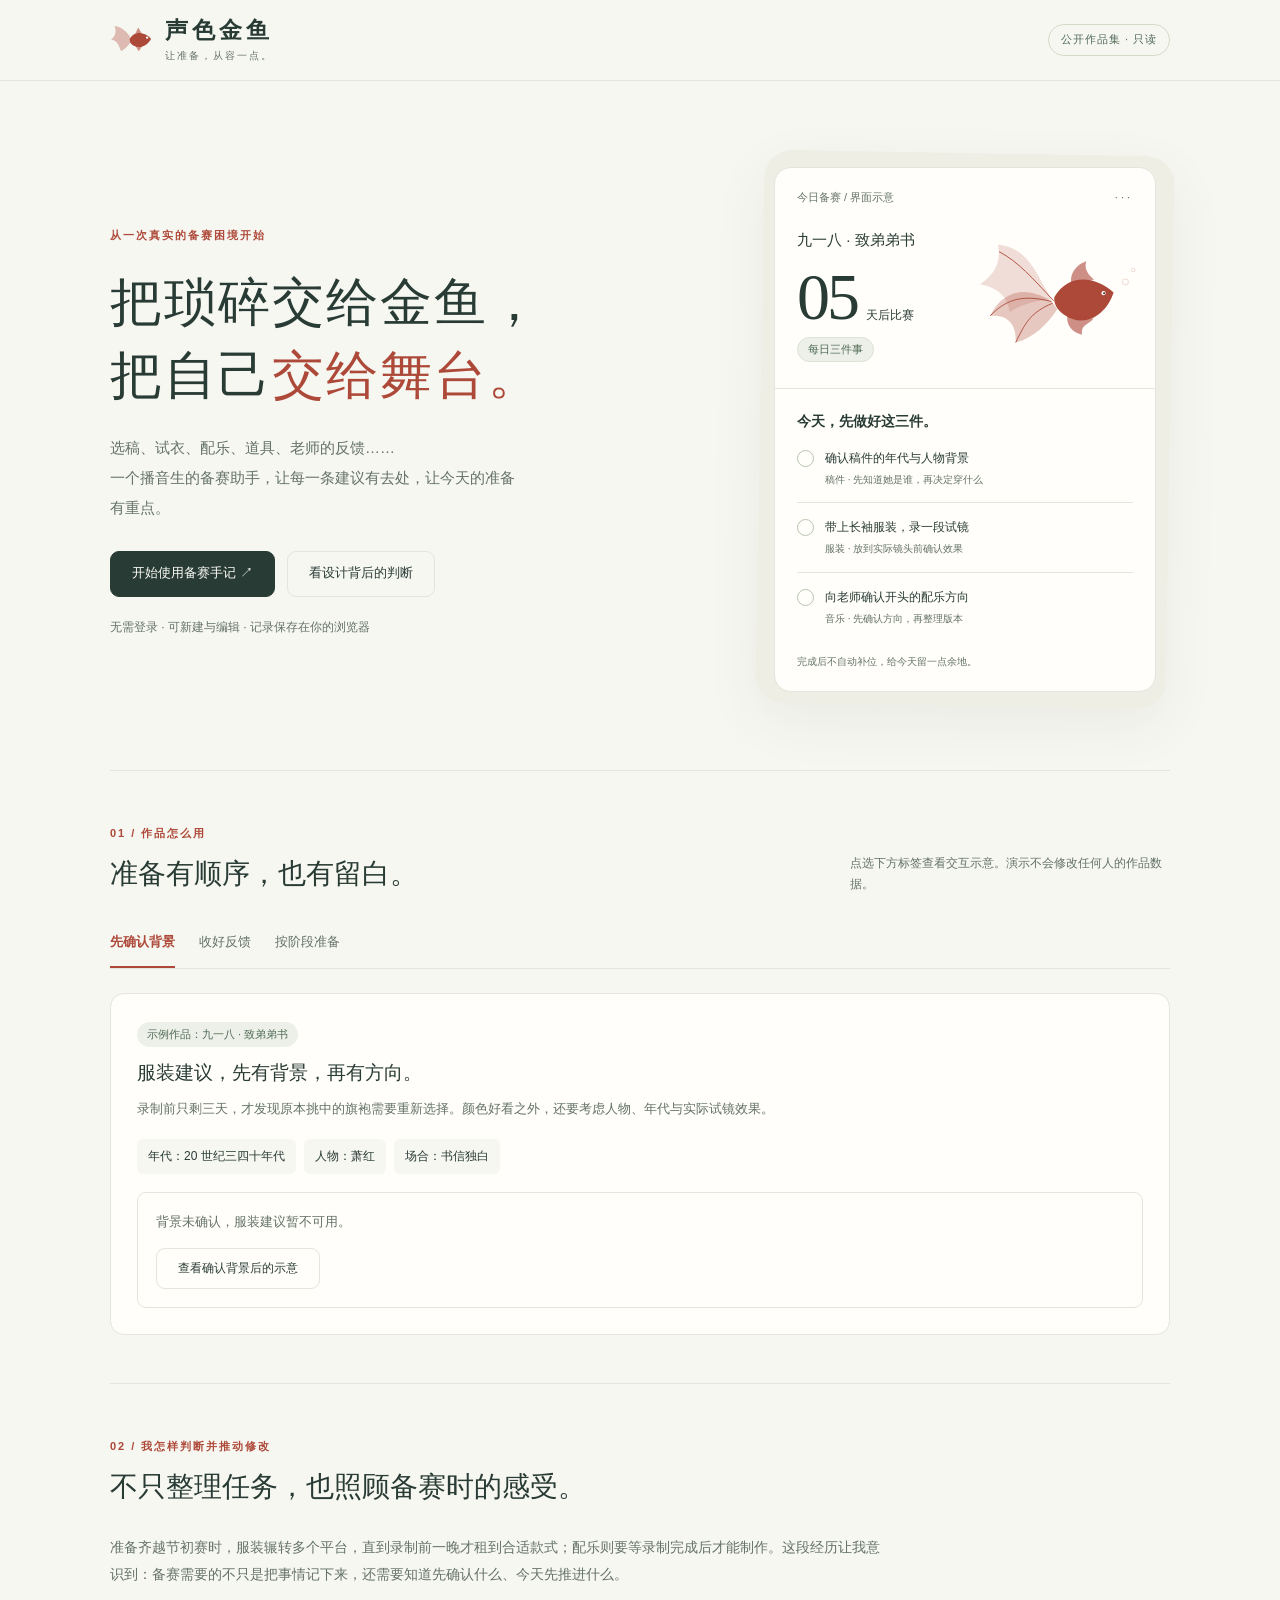
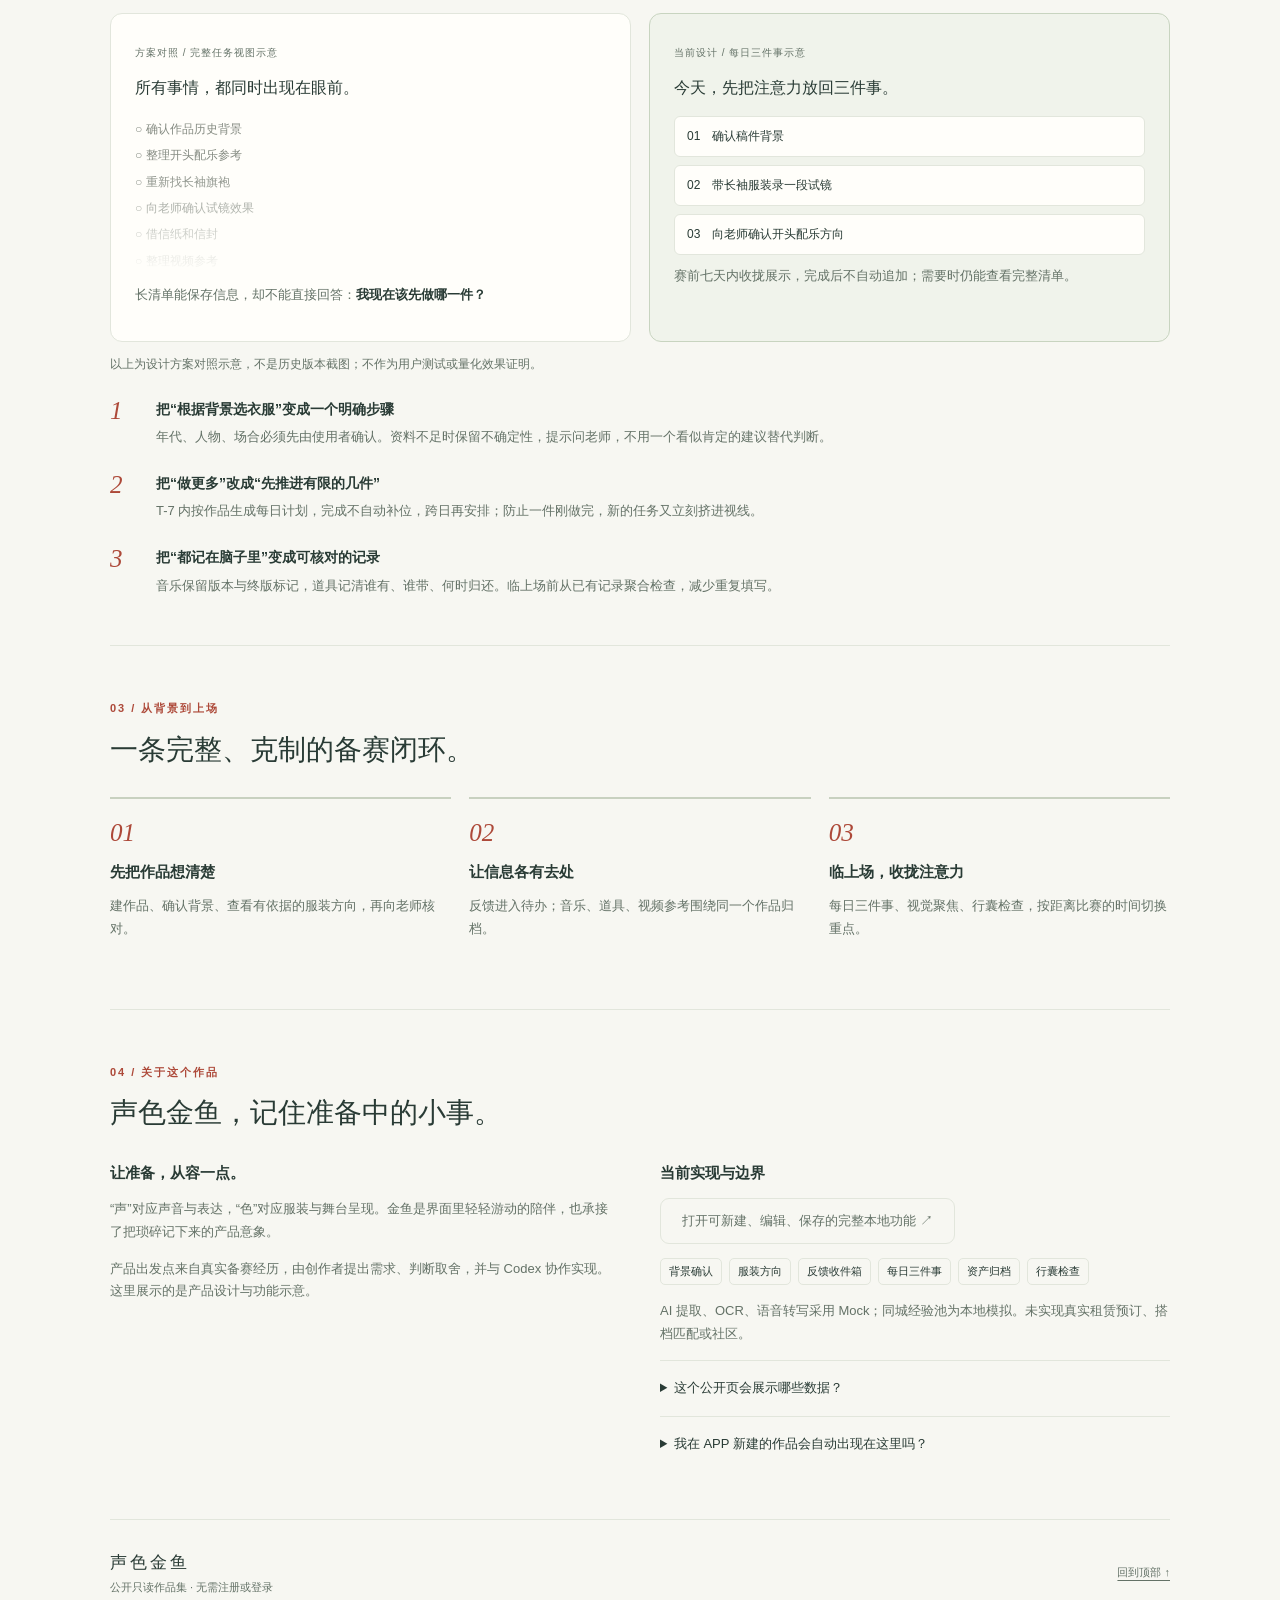
==== commit 9f0bc2aa: "Add the editable local preparation app with persistent browser storage" ====
--- a/index.html
+++ b/index.html
@@ -908,11 +908,11 @@
             选稿、试衣、配乐、道具、老师的反馈……<br />一个播音生的备赛助手，让每一条建议有去处，让今天的准备有重点。
           </p>
           <div class="hero-actions">
-            <a class="button primary" href="#experience"
-              >看看作品怎么用 <span aria-hidden="true">&nbsp;↗</span></a
+            <a class="button primary" href="./use-app/"
+              >开始使用备赛手记 <span aria-hidden="true">&nbsp;↗</span></a
             ><a class="button" href="#decisions">看设计背后的判断</a>
           </div>
-          <p class="quiet">无需登录 · 不读取个人工作区 · 手机也能浏览</p>
+          <p class="quiet">无需登录 · 可新建与编辑 · 记录保存在你的浏览器</p>
         </div>
         <div class="demo-shell">
           <div class="demo" aria-label="每日三件事界面示意，内容为演示">
@@ -1194,6 +1194,7 @@
           </div>
           <div>
             <h3>当前实现与边界</h3>
+            <p><a class="button" href="./use-app/">打开可新建、编辑、保存的完整本地功能 ↗</a></p>
             <div class="scope">
               <span>背景确认</span><span>服装方向</span><span>反馈收件箱</span
               ><span>每日三件事</span><span>资产归档</span><span>行囊检查</span>
